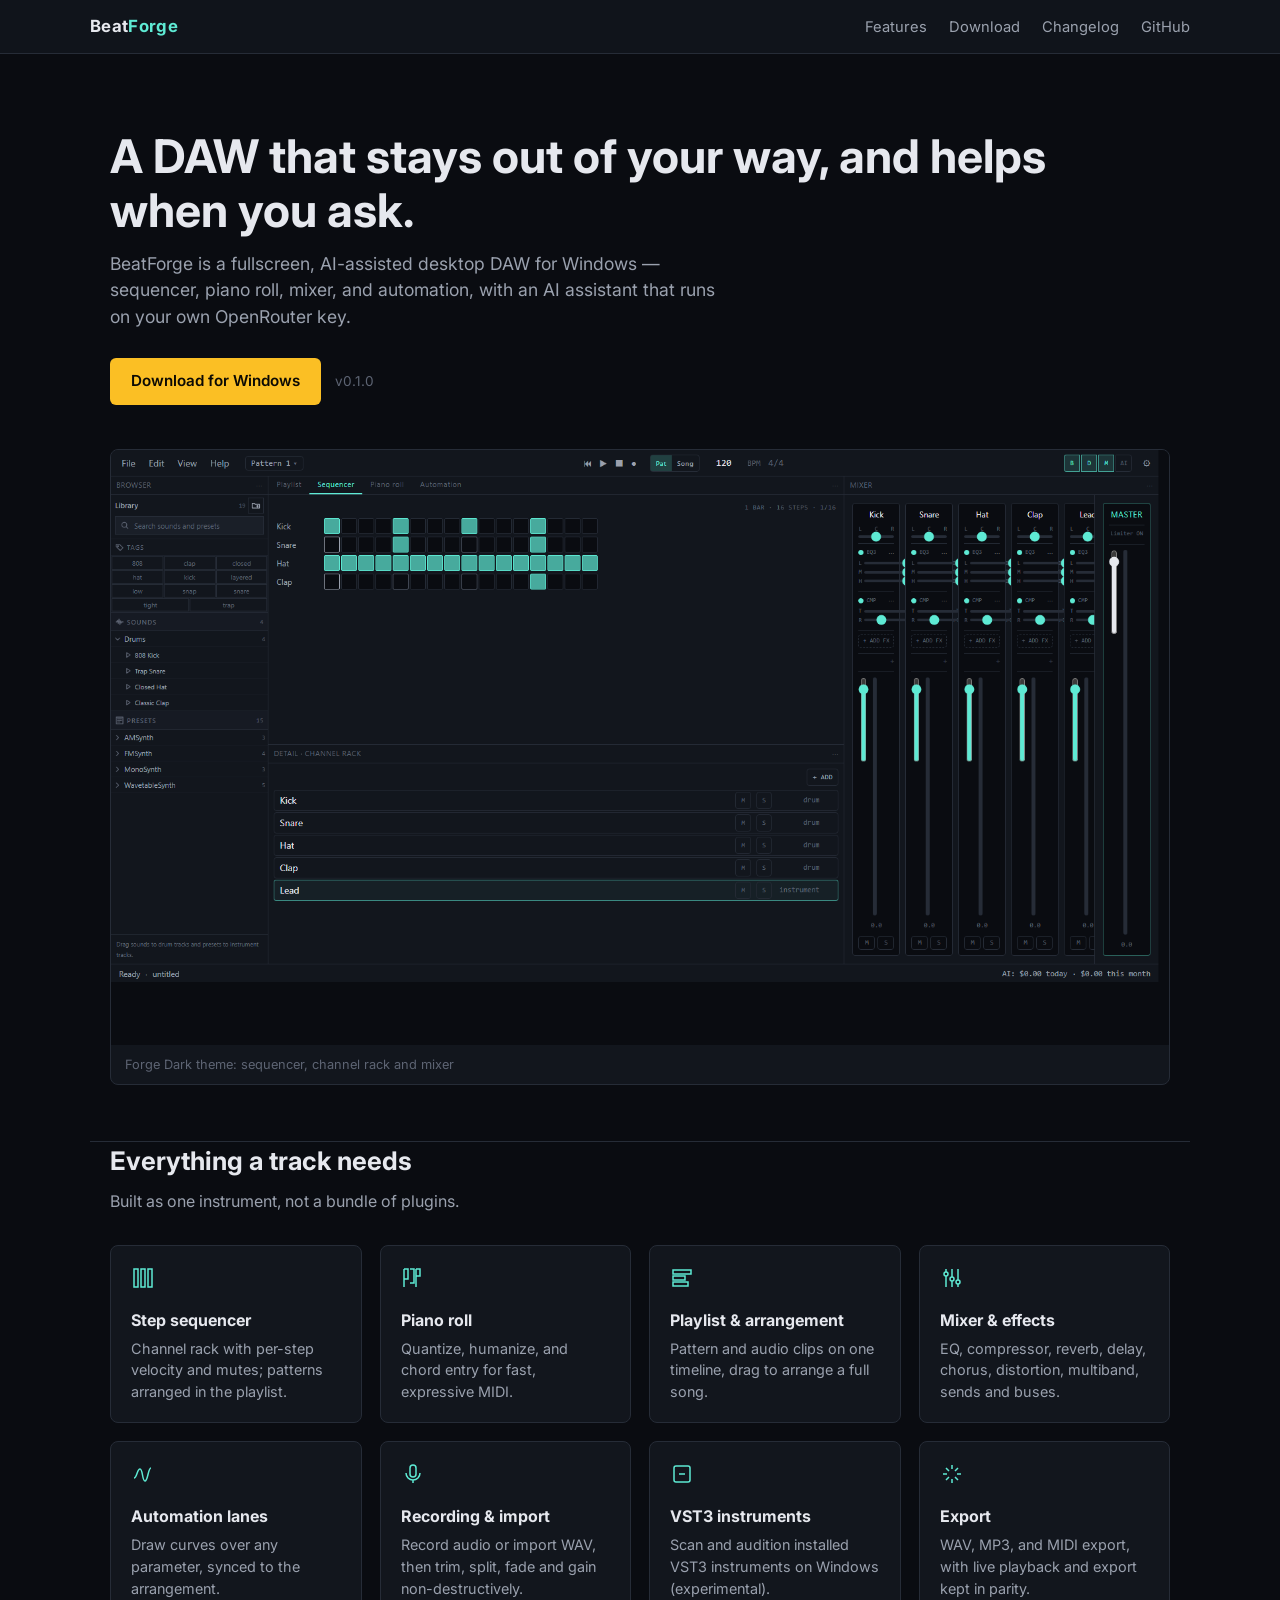
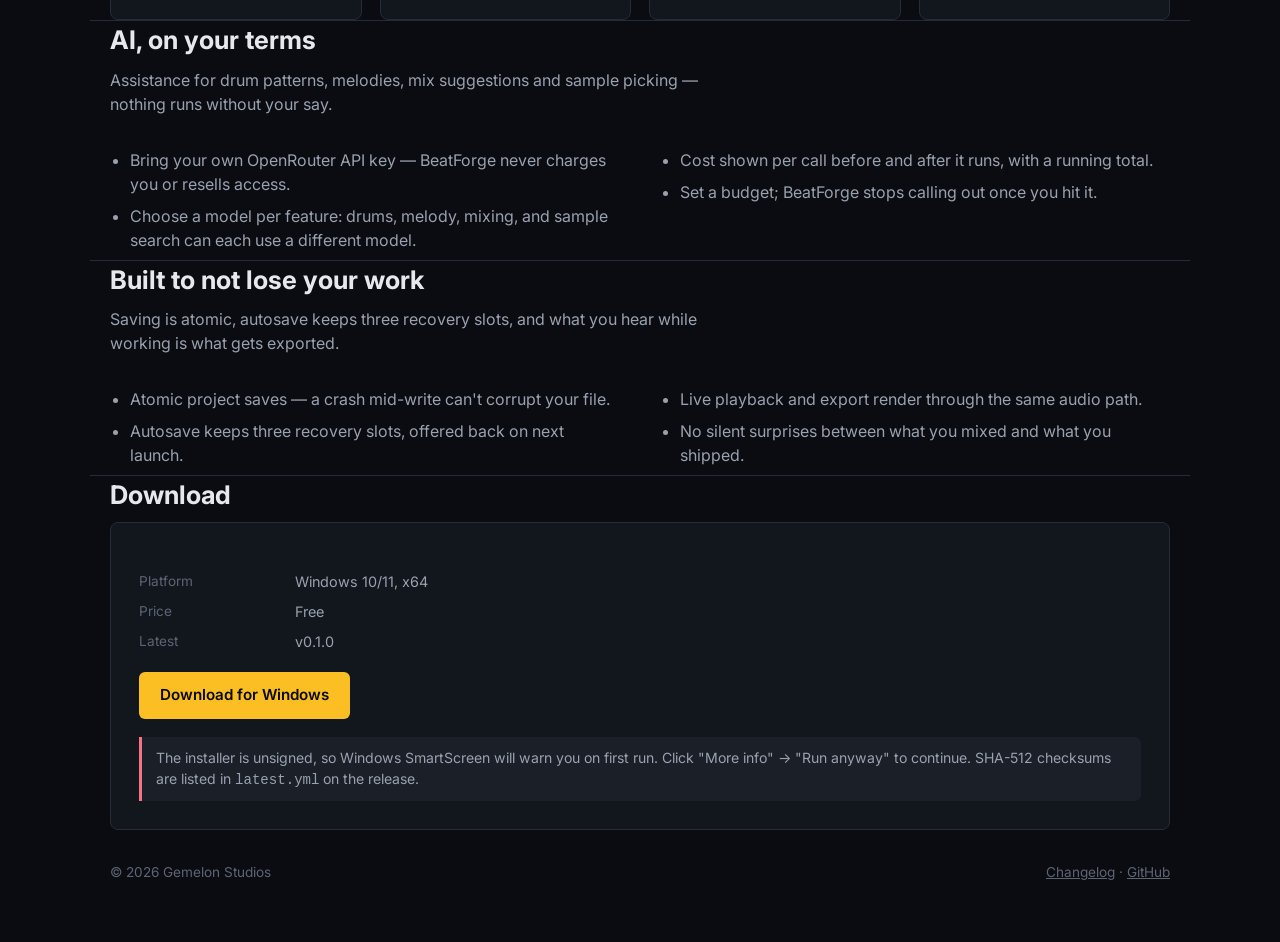
==== index.html @ 6c6b0855 "feat: BeatForge marketing site (static, Cloudflare Pages ready) Co-Authored-By: Claude Fable 5.1 <no" ====
<!doctype html>
<html lang="en" data-theme="forge-dark">
<head>
<meta charset="utf-8">
<meta name="viewport" content="width=device-width, initial-scale=1">
<title>BeatForge — AI-assisted DAW for Windows</title>
<meta name="description" content="BeatForge is a fullscreen, AI-assisted desktop DAW for Windows: step sequencer, piano roll, mixer, automation, and an AI assistant that runs on your own OpenRouter key.">
<meta property="og:title" content="BeatForge — AI-assisted DAW for Windows">
<meta property="og:description" content="Sequencer, piano roll, mixer, automation, and an AI assistant on your own OpenRouter key. Free, for Windows 10/11.">
<meta property="og:type" content="website">
<meta property="og:image" content="assets/icon-256.png">
<link rel="icon" href="assets/favicon.ico">
<link rel="preconnect" href="https://fonts.googleapis.com">
<link rel="preconnect" href="https://fonts.gstatic.com" crossorigin>
<link href="https://fonts.googleapis.com/css2?family=Inter:wght@400;600;700&display=swap" rel="stylesheet">
<link rel="stylesheet" href="styles.css">
</head>
<body>
<header class="site">
  <nav class="wrap">
    <a class="wordmark" href="index.html">Beat<span>Forge</span></a>
    <div class="navlinks">
      <a href="#features">Features</a>
      <a href="#download">Download</a>
      <a href="changelog.html">Changelog</a>
      <a href="https://github.com/RepousiosJim/beatforge-site">GitHub</a>
    </div>
  </nav>
</header>

<main>
  <section class="hero wrap">
    <h1>A DAW that stays out of your way, and helps when you ask.</h1>
    <p class="sub">BeatForge is a fullscreen, AI-assisted desktop DAW for Windows — sequencer, piano roll, mixer, and automation, with an AI assistant that runs on your own OpenRouter key.</p>
    <div class="cta-row">
      <a class="btn btn-primary" href="https://github.com/RepousiosJim/beatforge-site/releases/latest">Download for Windows</a>
      <span class="meta" data-release-meta>v0.1.0</span>
    </div>
    <figure class="screenshot">
      <img class="placeholder" src="assets/screenshot-app.png" alt="BeatForge main window: step sequencer, channel rack and mixer">
      <figcaption>Forge Dark theme: sequencer, channel rack and mixer</figcaption>
    </figure>
  </section>

  <section id="features" class="wrap">
    <h2>Everything a track needs</h2>
    <p class="section-lead">Built as one instrument, not a bundle of plugins.</p>
    <div class="grid-features">
      <div class="card">
        <svg width="24" height="24" viewBox="0 0 24 24" fill="none" stroke="currentColor" stroke-width="1.5"><rect x="3" y="3" width="4" height="18"/><rect x="10" y="3" width="4" height="18"/><rect x="17" y="3" width="4" height="18"/></svg>
        <h3>Step sequencer</h3>
        <p>Channel rack with per-step velocity and mutes; patterns arranged in the playlist.</p>
      </div>
      <div class="card">
        <svg width="24" height="24" viewBox="0 0 24 24" fill="none" stroke="currentColor" stroke-width="1.5"><path d="M3 3v18M3 3h4v10H3M9 3h4v14H9M15 3h4v7h-4M15 3v18"/></svg>
        <h3>Piano roll</h3>
        <p>Quantize, humanize, and chord entry for fast, expressive MIDI.</p>
      </div>
      <div class="card">
        <svg width="24" height="24" viewBox="0 0 24 24" fill="none" stroke="currentColor" stroke-width="1.5"><rect x="3" y="4" width="18" height="4"/><rect x="3" y="10" width="12" height="4"/><rect x="3" y="16" width="15" height="4"/></svg>
        <h3>Playlist &amp; arrangement</h3>
        <p>Pattern and audio clips on one timeline, drag to arrange a full song.</p>
      </div>
      <div class="card">
        <svg width="24" height="24" viewBox="0 0 24 24" fill="none" stroke="currentColor" stroke-width="1.5"><path d="M6 21V10M6 6V3M12 21v-6M12 11V3M18 21v-3M18 14V3"/><circle cx="6" cy="8" r="2"/><circle cx="12" cy="13" r="2"/><circle cx="18" cy="16" r="2"/></svg>
        <h3>Mixer &amp; effects</h3>
        <p>EQ, compressor, reverb, delay, chorus, distortion, multiband, sends and buses.</p>
      </div>
      <div class="card">
        <svg width="24" height="24" viewBox="0 0 24 24" fill="none" stroke="currentColor" stroke-width="1.5"><path d="M3 16c3 0 3-9 6-9s2 12 5 12 3-13 6-13"/></svg>
        <h3>Automation lanes</h3>
        <p>Draw curves over any parameter, synced to the arrangement.</p>
      </div>
      <div class="card">
        <svg width="24" height="24" viewBox="0 0 24 24" fill="none" stroke="currentColor" stroke-width="1.5"><path d="M12 3a3 3 0 0 1 3 3v6a3 3 0 0 1-6 0V6a3 3 0 0 1 3-3z"/><path d="M5 11a7 7 0 0 0 14 0M12 18v3"/></svg>
        <h3>Recording &amp; import</h3>
        <p>Record audio or import WAV, then trim, split, fade and gain non-destructively.</p>
      </div>
      <div class="card">
        <svg width="24" height="24" viewBox="0 0 24 24" fill="none" stroke="currentColor" stroke-width="1.5"><rect x="4" y="4" width="16" height="16" rx="2"/><path d="M9 9h.01M9 15h.01M15 9h.01M15 15h.01M9 12h6"/></svg>
        <h3>VST3 instruments</h3>
        <p>Scan and audition installed VST3 instruments on Windows (experimental).</p>
      </div>
      <div class="card">
        <svg width="24" height="24" viewBox="0 0 24 24" fill="none" stroke="currentColor" stroke-width="1.5"><path d="M12 3v4M12 17v4M3 12h4M17 12h4M6 6l3 3M18 6l-3 3M6 18l3-3M18 18l-3-3"/></svg>
        <h3>Export</h3>
        <p>WAV, MP3, and MIDI export, with live playback and export kept in parity.</p>
      </div>
    </div>
  </section>

  <section class="wrap">
    <h2>AI, on your terms</h2>
    <p class="section-lead">Assistance for drum patterns, melodies, mix suggestions and sample picking — nothing runs without your say.</p>
    <div class="two-col">
      <ul>
        <li>Bring your own OpenRouter API key — BeatForge never charges you or resells access.</li>
        <li>Choose a model per feature: drums, melody, mixing, and sample search can each use a different model.</li>
      </ul>
      <ul>
        <li>Cost shown per call before and after it runs, with a running total.</li>
        <li>Set a budget; BeatForge stops calling out once you hit it.</li>
      </ul>
    </div>
  </section>

  <section class="wrap">
    <h2>Built to not lose your work</h2>
    <p class="section-lead">Saving is atomic, autosave keeps three recovery slots, and what you hear while working is what gets exported.</p>
    <div class="two-col">
      <ul>
        <li>Atomic project saves — a crash mid-write can't corrupt your file.</li>
        <li>Autosave keeps three recovery slots, offered back on next launch.</li>
      </ul>
      <ul>
        <li>Live playback and export render through the same audio path.</li>
        <li>No silent surprises between what you mixed and what you shipped.</li>
      </ul>
    </div>
  </section>

  <section id="download" class="wrap">
    <h2>Download</h2>
    <div class="download-box">
      <dl>
        <dt>Platform</dt><dd>Windows 10/11, x64</dd>
        <dt>Price</dt><dd>Free</dd>
        <dt>Latest</dt><dd data-release-version>v0.1.0</dd>
      </dl>
      <a class="btn btn-primary" href="https://github.com/RepousiosJim/beatforge-site/releases/latest">Download for Windows</a>
      <p class="warn">The installer is unsigned, so Windows SmartScreen will warn you on first run. Click "More info" → "Run anyway" to continue. SHA-512 checksums are listed in <code>latest.yml</code> on the release.</p>
    </div>
  </section>
</main>

<footer class="site">
  <div class="wrap">
    <span>© 2026 Gemelon Studios</span>
    <span>
      <a href="changelog.html">Changelog</a> ·
      <a href="https://github.com/RepousiosJim/beatforge-site">GitHub</a>
    </span>
  </div>
</footer>

<script src="script.js"></script>
</body>
</html>
---- styles.css ----
:root {
  --bg-default: 10 12 17;
  --bg-panel: 18 22 29;
  --bg-elevated: 26 31 40;
  --bg-border: 38 44 55;
  --fg-default: 230 232 238;
  --fg-dim: 154 161 174;
  --fg-mute: 93 100 115;
  --accent-steel: 94 234 212;
  --accent-spark: 251 191 36;
  --accent-ember: 245 158 11;
  --accent-heat: 251 113 133;
  --max: 1100px;
}

* { box-sizing: border-box; }

html { color-scheme: dark; }

body {
  margin: 0;
  background: rgb(var(--bg-default));
  color: rgb(var(--fg-default));
  font-family: Inter, -apple-system, "Segoe UI", Roboto, Helvetica, Arial, sans-serif;
  line-height: 1.5;
  -webkit-font-smoothing: antialiased;
}

a { color: rgb(var(--accent-steel)); }
a:focus-visible, button:focus-visible { outline: 2px solid rgb(var(--accent-steel)); outline-offset: 2px; }

.wrap { max-width: var(--max); margin: 0 auto; padding: 0 20px; }

header.site {
  position: sticky; top: 0; z-index: 10;
  background: rgb(var(--bg-panel) / 0.92);
  backdrop-filter: blur(6px);
  border-bottom: 1px solid rgb(var(--bg-border));
}
header.site nav {
  display: flex; align-items: center; justify-content: space-between;
  padding: 14px 0; gap: 16px; flex-wrap: wrap;
}
.wordmark {
  font-weight: 700; letter-spacing: 0.02em; font-size: 1.05rem;
  color: rgb(var(--fg-default)); text-decoration: none;
}
.wordmark span { color: rgb(var(--accent-steel)); }
.navlinks { display: flex; gap: 22px; align-items: center; flex-wrap: wrap; }
.navlinks a { color: rgb(var(--fg-dim)); text-decoration: none; font-size: 0.92rem; }
.navlinks a:hover { color: rgb(var(--fg-default)); }

.btn {
  display: inline-block; padding: 11px 20px; border-radius: 6px;
  font-weight: 600; font-size: 0.95rem; text-decoration: none;
  border: 1px solid transparent; cursor: pointer;
}
.btn-primary {
  background: rgb(var(--accent-spark)); color: rgb(12 10 4);
}
.btn-primary:hover { background: rgb(var(--accent-ember)); }
.btn-ghost {
  background: transparent; color: rgb(var(--fg-default));
  border-color: rgb(var(--bg-border));
}
.btn-ghost:hover { border-color: rgb(var(--accent-steel)); }

section { padding: 64px 0; border-bottom: 1px solid rgb(var(--bg-border)); }
section:last-of-type { border-bottom: none; }

.hero { padding-top: 76px; padding-bottom: 56px; }
.hero h1 { font-size: clamp(2rem, 5vw, 2.9rem); margin: 0 0 14px; line-height: 1.15; }
.hero .sub { color: rgb(var(--fg-dim)); font-size: 1.1rem; max-width: 620px; margin: 0 0 28px; }
.hero .cta-row { display: flex; gap: 14px; align-items: center; flex-wrap: wrap; margin-bottom: 44px; }
.hero .meta { color: rgb(var(--fg-mute)); font-size: 0.85rem; }

figure.screenshot {
  margin: 0; border: 1px solid rgb(var(--bg-border)); border-radius: 8px;
  overflow: hidden; background: rgb(var(--bg-panel));
}
figure.screenshot .placeholder {
  display: block; width: 100%; aspect-ratio: 16 / 9; object-fit: cover;
  background: linear-gradient(160deg, rgb(var(--bg-panel)), rgb(var(--bg-elevated)));
  color: rgb(var(--fg-mute)); font-size: 0.9rem;
}
figure.screenshot figcaption { padding: 10px 14px; color: rgb(var(--fg-mute)); font-size: 0.8rem; }

h2 { font-size: 1.6rem; margin: 0 0 8px; }
.section-lead { color: rgb(var(--fg-dim)); margin: 0 0 32px; max-width: 640px; }

.grid-features {
  display: grid; grid-template-columns: repeat(auto-fit, minmax(240px, 1fr)); gap: 18px;
}
.card {
  background: rgb(var(--bg-panel)); border: 1px solid rgb(var(--bg-border));
  border-radius: 8px; padding: 20px;
}
.card svg { color: rgb(var(--accent-steel)); margin-bottom: 12px; }
.card h3 { margin: 0 0 6px; font-size: 1rem; }
.card p { margin: 0; color: rgb(var(--fg-dim)); font-size: 0.9rem; }

.two-col { display: grid; grid-template-columns: 1fr; gap: 40px; }
@media (min-width: 720px) { .two-col { grid-template-columns: 1fr 1fr; } }
.two-col ul { padding-left: 20px; color: rgb(var(--fg-dim)); margin: 0; }
.two-col li { margin-bottom: 8px; }

.download-box {
  background: rgb(var(--bg-panel)); border: 1px solid rgb(var(--bg-border));
  border-radius: 8px; padding: 28px;
}
.download-box dl { display: grid; grid-template-columns: 140px 1fr; gap: 8px 16px; margin: 20px 0; }
.download-box dt { color: rgb(var(--fg-mute)); font-size: 0.85rem; }
.download-box dd { margin: 0; color: rgb(var(--fg-dim)); font-size: 0.9rem; }
.warn {
  border-left: 3px solid rgb(var(--accent-heat)); padding: 10px 14px; margin: 18px 0 0;
  background: rgb(var(--bg-elevated)); color: rgb(var(--fg-dim)); font-size: 0.88rem; border-radius: 0 6px 6px 0;
}

footer.site { padding: 32px 0 60px; color: rgb(var(--fg-mute)); font-size: 0.85rem; }
footer.site .wrap { display: flex; justify-content: space-between; flex-wrap: wrap; gap: 12px; }
footer.site a { color: rgb(var(--fg-mute)); }
footer.site a:hover { color: rgb(var(--fg-dim)); }

.changelog h1 { font-size: 1.8rem; margin-top: 12px; }
.changelog .entry { border: 1px solid rgb(var(--bg-border)); border-radius: 8px; padding: 24px; background: rgb(var(--bg-panel)); }
.changelog .entry h2 { font-size: 1.1rem; }
.changelog .entry ul { color: rgb(var(--fg-dim)); padding-left: 20px; }
.changelog .entry li { margin-bottom: 6px; }
.changelog .date { color: rgb(var(--fg-mute)); font-size: 0.85rem; }
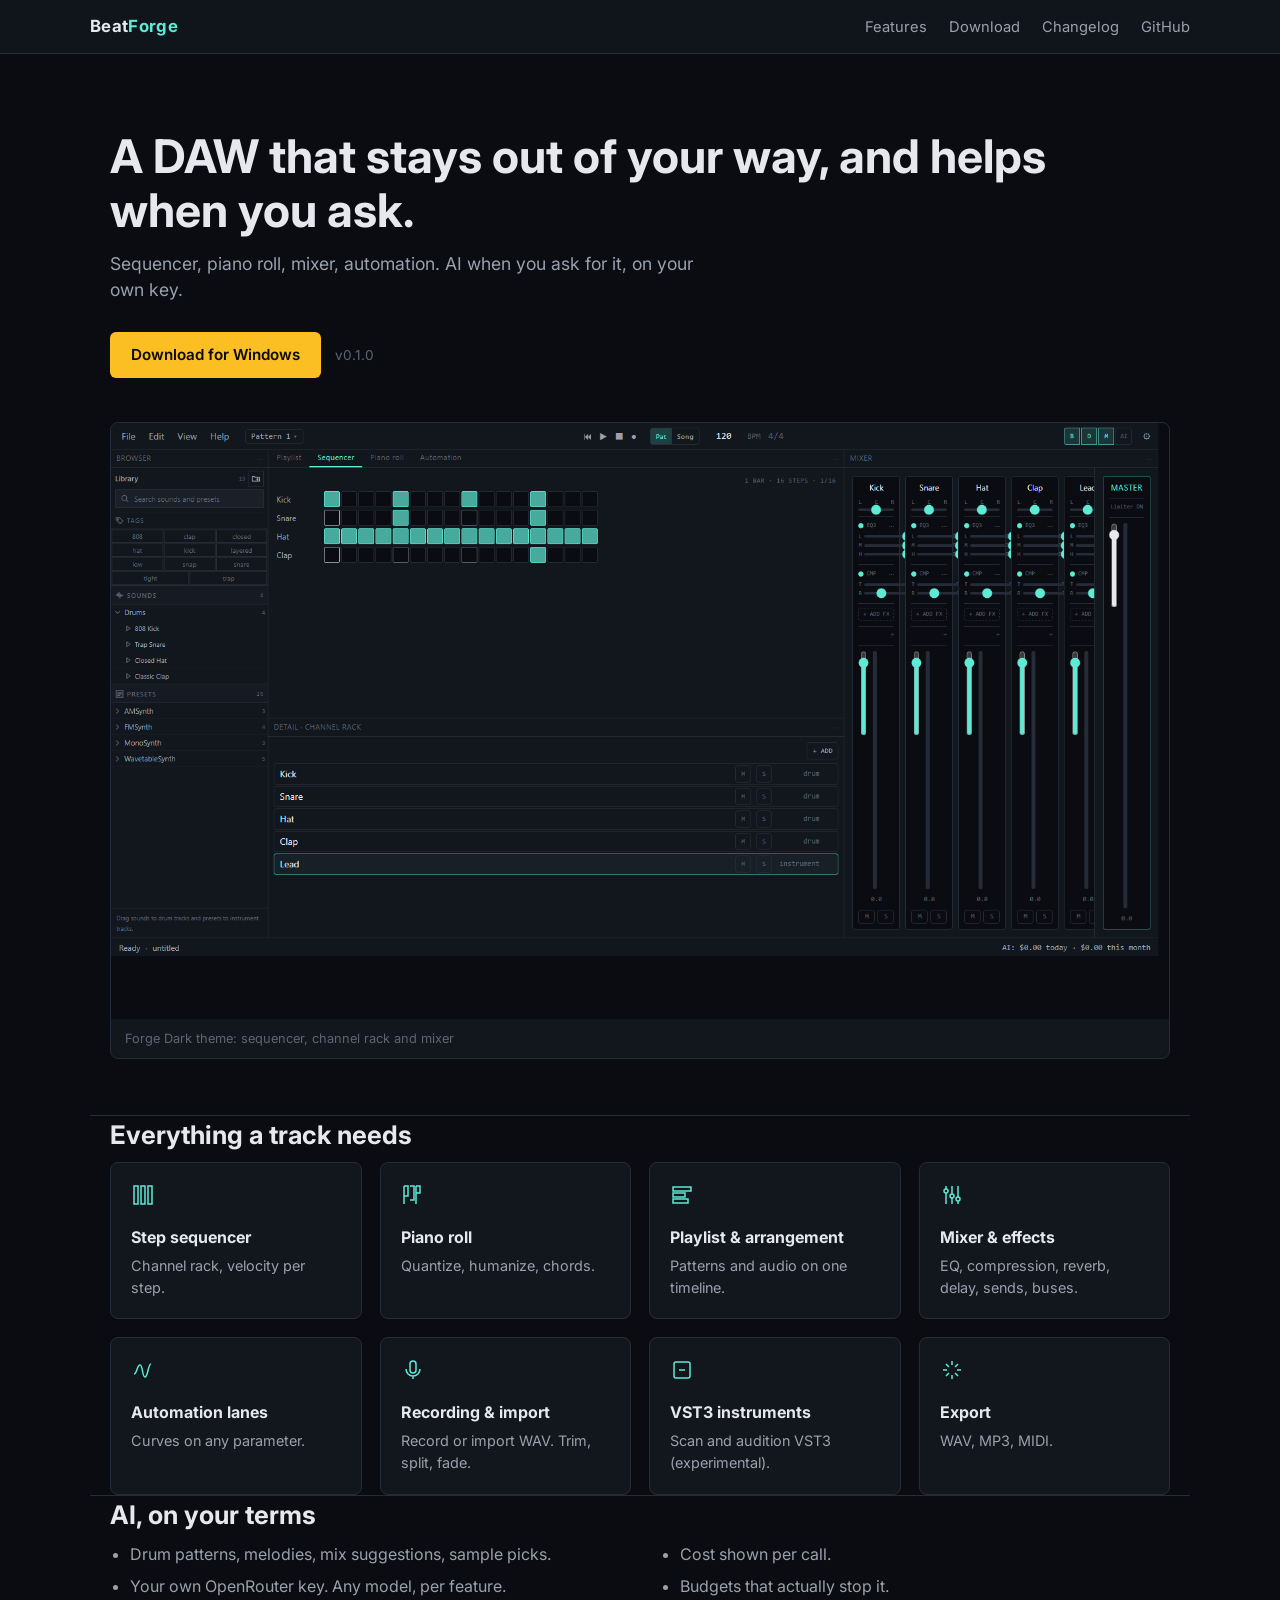
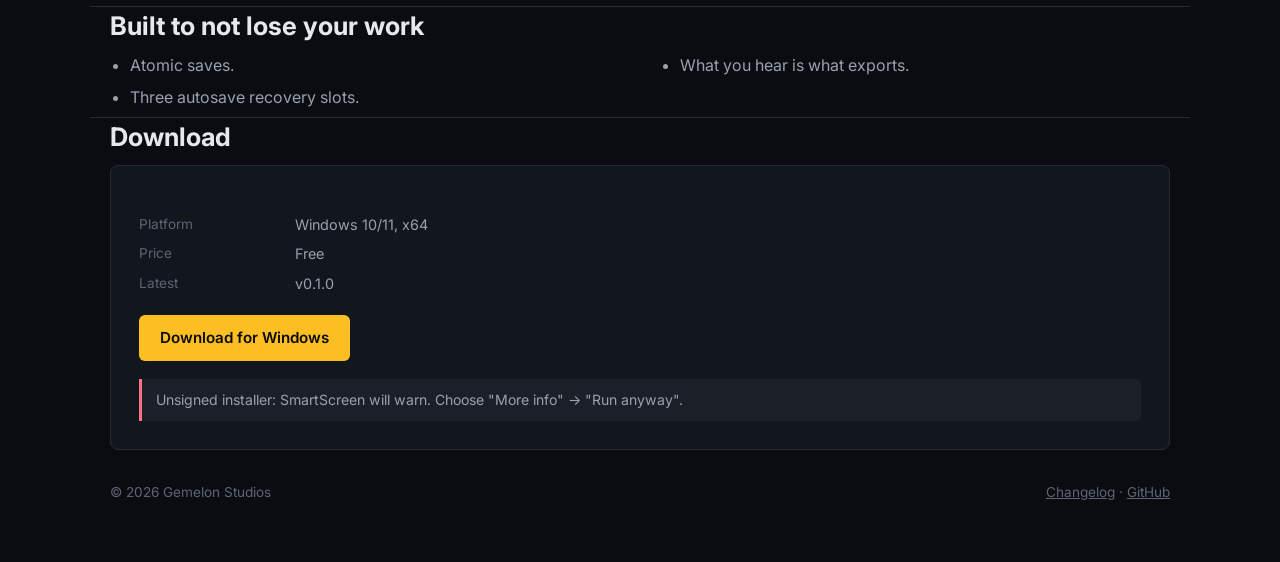
==== commit f6daeb05: "copy: cut text to short lines Co-Authored-By: Claude Fable 5.1 <noreply@anthropic.com>" ====
--- a/index.html
+++ b/index.html
@@ -31,7 +31,7 @@
 <main>
   <section class="hero wrap">
     <h1>A DAW that stays out of your way, and helps when you ask.</h1>
-    <p class="sub">BeatForge is a fullscreen, AI-assisted desktop DAW for Windows — sequencer, piano roll, mixer, and automation, with an AI assistant that runs on your own OpenRouter key.</p>
+    <p class="sub">Sequencer, piano roll, mixer, automation. AI when you ask for it, on your own key.</p>
     <div class="cta-row">
       <a class="btn btn-primary" href="https://github.com/RepousiosJim/beatforge-site/releases/latest">Download for Windows</a>
       <span class="meta" data-release-meta>v0.1.0</span>
@@ -44,77 +44,73 @@
 
   <section id="features" class="wrap">
     <h2>Everything a track needs</h2>
-    <p class="section-lead">Built as one instrument, not a bundle of plugins.</p>
     <div class="grid-features">
       <div class="card">
         <svg width="24" height="24" viewBox="0 0 24 24" fill="none" stroke="currentColor" stroke-width="1.5"><rect x="3" y="3" width="4" height="18"/><rect x="10" y="3" width="4" height="18"/><rect x="17" y="3" width="4" height="18"/></svg>
         <h3>Step sequencer</h3>
-        <p>Channel rack with per-step velocity and mutes; patterns arranged in the playlist.</p>
+        <p>Channel rack, velocity per step.</p>
       </div>
       <div class="card">
         <svg width="24" height="24" viewBox="0 0 24 24" fill="none" stroke="currentColor" stroke-width="1.5"><path d="M3 3v18M3 3h4v10H3M9 3h4v14H9M15 3h4v7h-4M15 3v18"/></svg>
         <h3>Piano roll</h3>
-        <p>Quantize, humanize, and chord entry for fast, expressive MIDI.</p>
+        <p>Quantize, humanize, chords.</p>
       </div>
       <div class="card">
         <svg width="24" height="24" viewBox="0 0 24 24" fill="none" stroke="currentColor" stroke-width="1.5"><rect x="3" y="4" width="18" height="4"/><rect x="3" y="10" width="12" height="4"/><rect x="3" y="16" width="15" height="4"/></svg>
         <h3>Playlist &amp; arrangement</h3>
-        <p>Pattern and audio clips on one timeline, drag to arrange a full song.</p>
+        <p>Patterns and audio on one timeline.</p>
       </div>
       <div class="card">
         <svg width="24" height="24" viewBox="0 0 24 24" fill="none" stroke="currentColor" stroke-width="1.5"><path d="M6 21V10M6 6V3M12 21v-6M12 11V3M18 21v-3M18 14V3"/><circle cx="6" cy="8" r="2"/><circle cx="12" cy="13" r="2"/><circle cx="18" cy="16" r="2"/></svg>
         <h3>Mixer &amp; effects</h3>
-        <p>EQ, compressor, reverb, delay, chorus, distortion, multiband, sends and buses.</p>
+        <p>EQ, compression, reverb, delay, sends, buses.</p>
       </div>
       <div class="card">
         <svg width="24" height="24" viewBox="0 0 24 24" fill="none" stroke="currentColor" stroke-width="1.5"><path d="M3 16c3 0 3-9 6-9s2 12 5 12 3-13 6-13"/></svg>
         <h3>Automation lanes</h3>
-        <p>Draw curves over any parameter, synced to the arrangement.</p>
+        <p>Curves on any parameter.</p>
       </div>
       <div class="card">
         <svg width="24" height="24" viewBox="0 0 24 24" fill="none" stroke="currentColor" stroke-width="1.5"><path d="M12 3a3 3 0 0 1 3 3v6a3 3 0 0 1-6 0V6a3 3 0 0 1 3-3z"/><path d="M5 11a7 7 0 0 0 14 0M12 18v3"/></svg>
         <h3>Recording &amp; import</h3>
-        <p>Record audio or import WAV, then trim, split, fade and gain non-destructively.</p>
+        <p>Record or import WAV. Trim, split, fade.</p>
       </div>
       <div class="card">
         <svg width="24" height="24" viewBox="0 0 24 24" fill="none" stroke="currentColor" stroke-width="1.5"><rect x="4" y="4" width="16" height="16" rx="2"/><path d="M9 9h.01M9 15h.01M15 9h.01M15 15h.01M9 12h6"/></svg>
         <h3>VST3 instruments</h3>
-        <p>Scan and audition installed VST3 instruments on Windows (experimental).</p>
+        <p>Scan and audition VST3 (experimental).</p>
       </div>
       <div class="card">
         <svg width="24" height="24" viewBox="0 0 24 24" fill="none" stroke="currentColor" stroke-width="1.5"><path d="M12 3v4M12 17v4M3 12h4M17 12h4M6 6l3 3M18 6l-3 3M6 18l3-3M18 18l-3-3"/></svg>
         <h3>Export</h3>
-        <p>WAV, MP3, and MIDI export, with live playback and export kept in parity.</p>
+        <p>WAV, MP3, MIDI.</p>
       </div>
     </div>
   </section>
 
   <section class="wrap">
     <h2>AI, on your terms</h2>
-    <p class="section-lead">Assistance for drum patterns, melodies, mix suggestions and sample picking — nothing runs without your say.</p>
     <div class="two-col">
       <ul>
-        <li>Bring your own OpenRouter API key — BeatForge never charges you or resells access.</li>
-        <li>Choose a model per feature: drums, melody, mixing, and sample search can each use a different model.</li>
+        <li>Drum patterns, melodies, mix suggestions, sample picks.</li>
+        <li>Your own OpenRouter key. Any model, per feature.</li>
       </ul>
       <ul>
-        <li>Cost shown per call before and after it runs, with a running total.</li>
-        <li>Set a budget; BeatForge stops calling out once you hit it.</li>
+        <li>Cost shown per call.</li>
+        <li>Budgets that actually stop it.</li>
       </ul>
     </div>
   </section>
 
   <section class="wrap">
     <h2>Built to not lose your work</h2>
-    <p class="section-lead">Saving is atomic, autosave keeps three recovery slots, and what you hear while working is what gets exported.</p>
     <div class="two-col">
       <ul>
-        <li>Atomic project saves — a crash mid-write can't corrupt your file.</li>
-        <li>Autosave keeps three recovery slots, offered back on next launch.</li>
+        <li>Atomic saves.</li>
+        <li>Three autosave recovery slots.</li>
       </ul>
       <ul>
-        <li>Live playback and export render through the same audio path.</li>
-        <li>No silent surprises between what you mixed and what you shipped.</li>
+        <li>What you hear is what exports.</li>
       </ul>
     </div>
   </section>
@@ -128,7 +124,7 @@
         <dt>Latest</dt><dd data-release-version>v0.1.0</dd>
       </dl>
       <a class="btn btn-primary" href="https://github.com/RepousiosJim/beatforge-site/releases/latest">Download for Windows</a>
-      <p class="warn">The installer is unsigned, so Windows SmartScreen will warn you on first run. Click "More info" → "Run anyway" to continue. SHA-512 checksums are listed in <code>latest.yml</code> on the release.</p>
+      <p class="warn">Unsigned installer: SmartScreen will warn. Choose "More info" → "Run anyway".</p>
     </div>
   </section>
 </main>
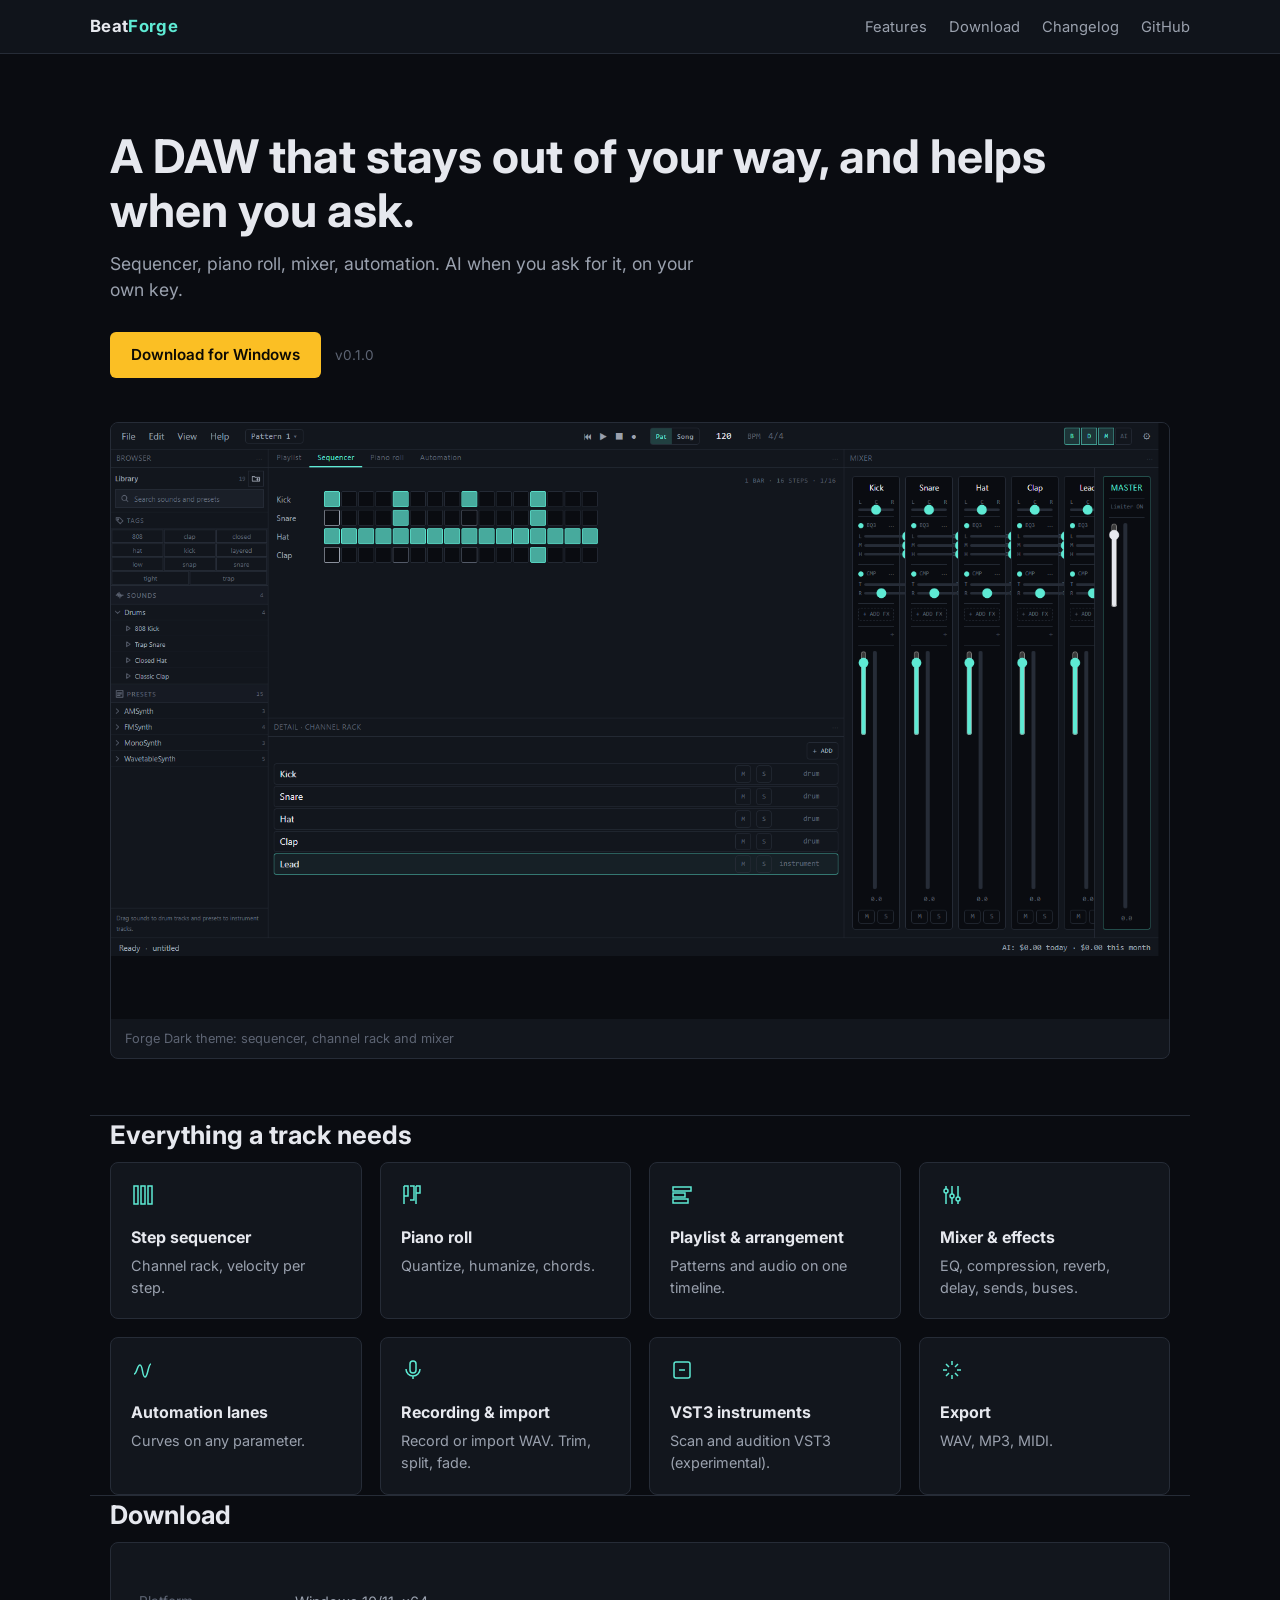
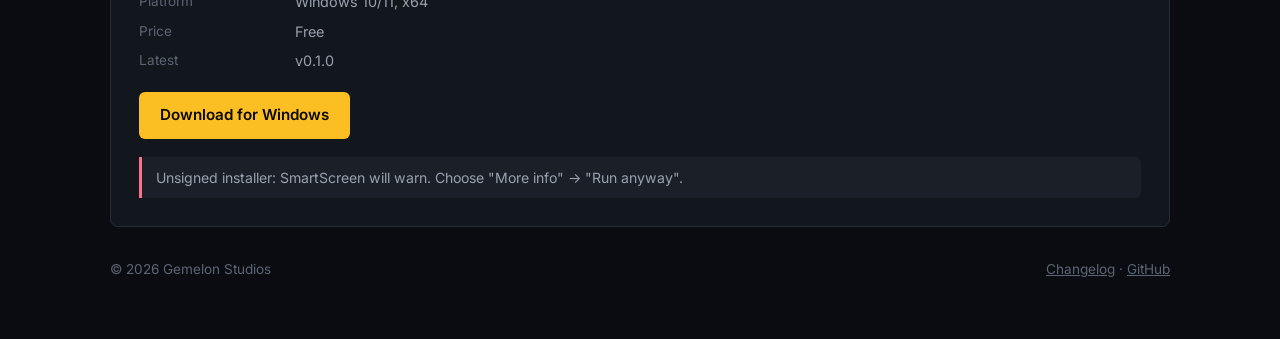
==== commit eb6a7cbd: "copy: drop AI and reliability sections Co-Authored-By: Claude Fable 5.1 <noreply@anthropic.com>" ====
--- a/index.html
+++ b/index.html
@@ -88,32 +88,7 @@
     </div>
   </section>
 
-  <section class="wrap">
-    <h2>AI, on your terms</h2>
-    <div class="two-col">
-      <ul>
-        <li>Drum patterns, melodies, mix suggestions, sample picks.</li>
-        <li>Your own OpenRouter key. Any model, per feature.</li>
-      </ul>
-      <ul>
-        <li>Cost shown per call.</li>
-        <li>Budgets that actually stop it.</li>
-      </ul>
-    </div>
-  </section>
 
-  <section class="wrap">
-    <h2>Built to not lose your work</h2>
-    <div class="two-col">
-      <ul>
-        <li>Atomic saves.</li>
-        <li>Three autosave recovery slots.</li>
-      </ul>
-      <ul>
-        <li>What you hear is what exports.</li>
-      </ul>
-    </div>
-  </section>
 
   <section id="download" class="wrap">
     <h2>Download</h2>
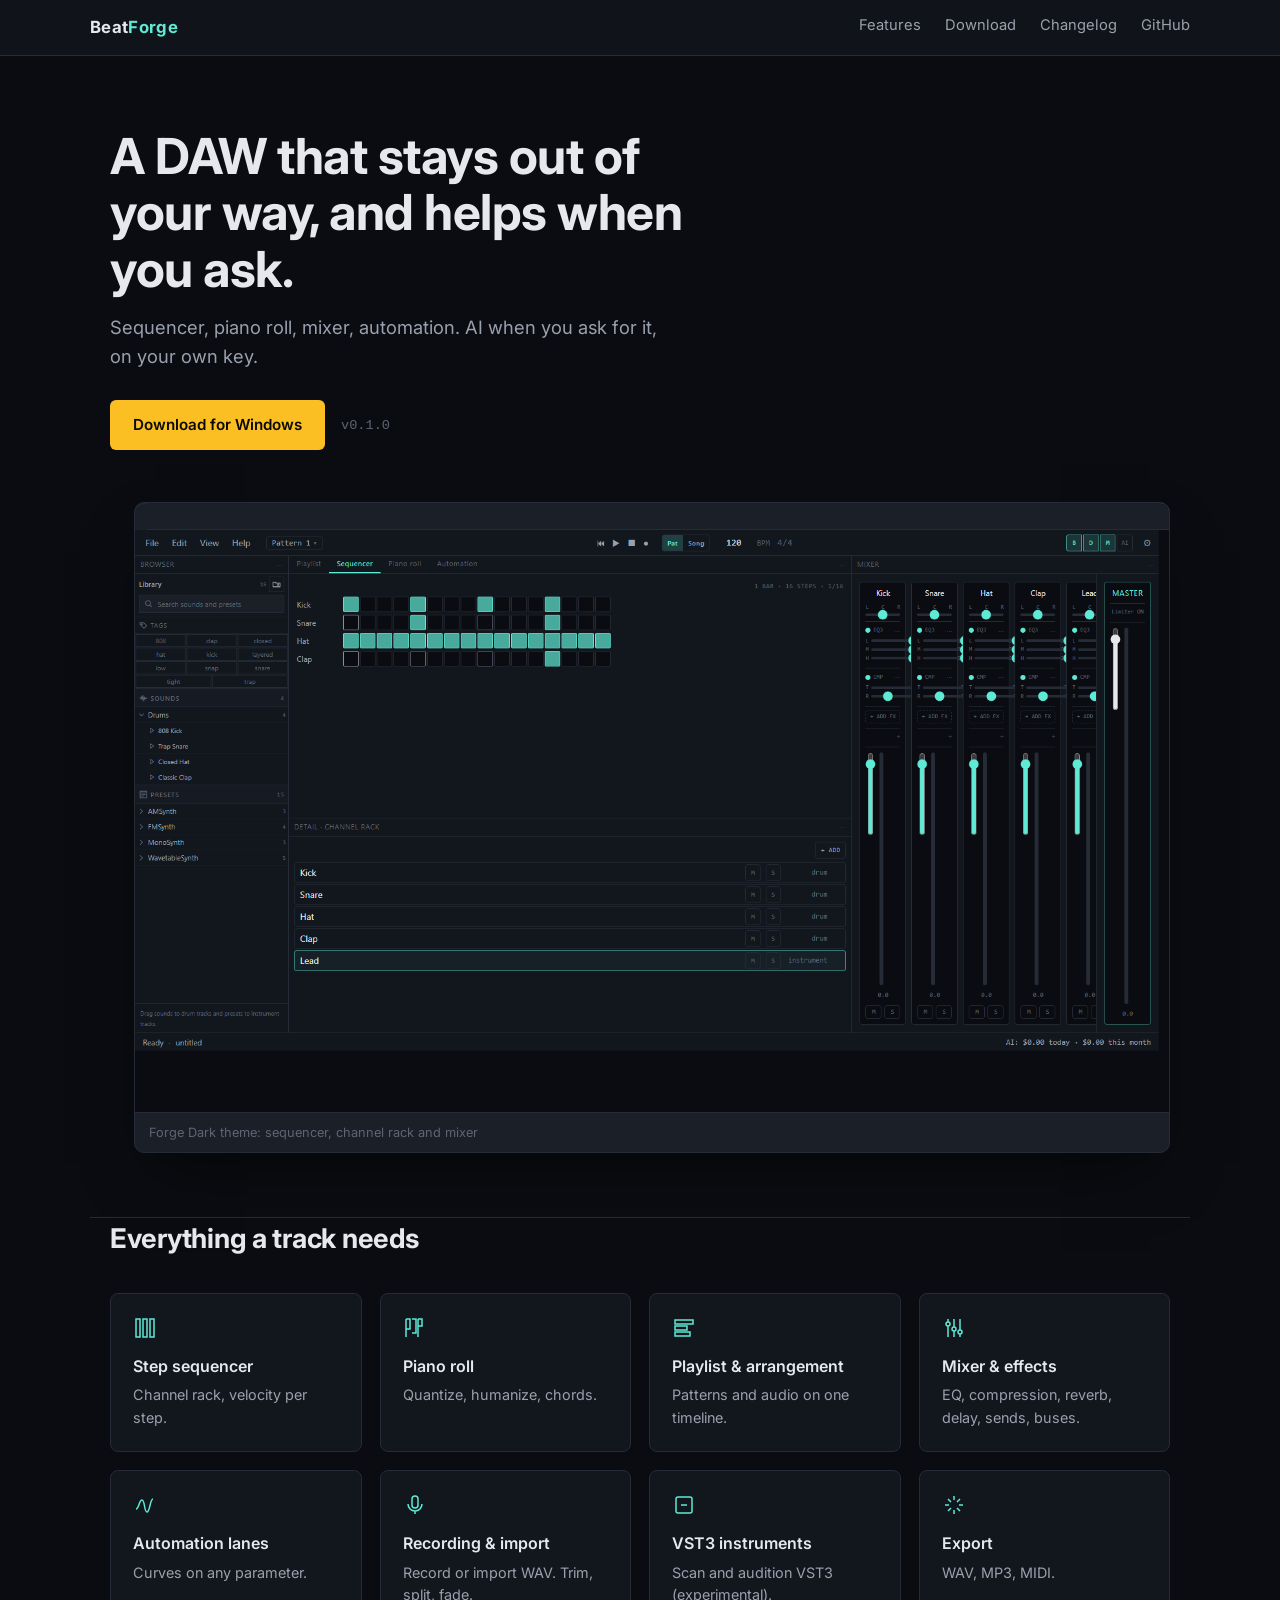
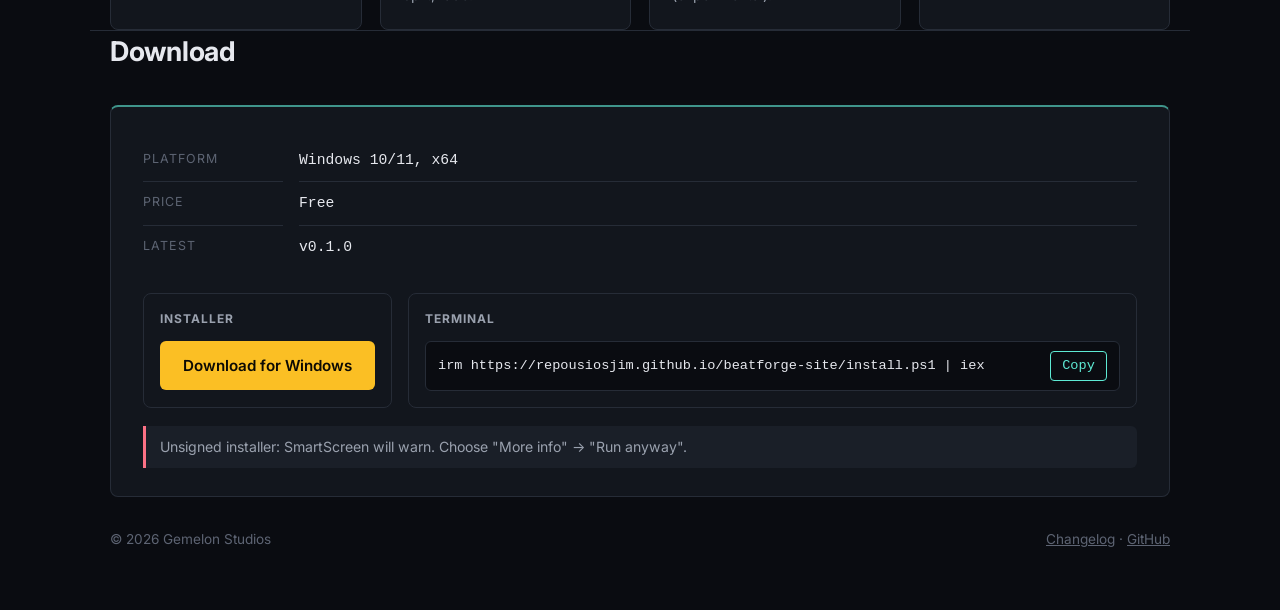
==== commit a62bd406: "feat: terminal one-line install script and download options Co-Authored-By: Claude Fable 5.1 <norepl" ====
--- a/index.html
+++ b/index.html
@@ -98,7 +98,16 @@
         <dt>Price</dt><dd>Free</dd>
         <dt>Latest</dt><dd data-release-version>v0.1.0</dd>
       </dl>
-      <a class="btn btn-primary" href="https://github.com/RepousiosJim/beatforge-site/releases/latest">Download for Windows</a>
+      <div class="install-options">
+        <div class="option">
+          <h3>Installer</h3>
+          <a class="btn btn-primary" href="https://github.com/RepousiosJim/beatforge-site/releases/latest">Download for Windows</a>
+        </div>
+        <div class="option">
+          <h3>Terminal</h3>
+          <div class="cmd"><code id="install-cmd">irm https://repousiosjim.github.io/beatforge-site/install.ps1 | iex</code><button type="button" data-copy="install-cmd">Copy</button></div>
+        </div>
+      </div>
       <p class="warn">Unsigned installer: SmartScreen will warn. Choose "More info" → "Run anyway".</p>
     </div>
   </section>
--- a/styles.css
+++ b/styles.css
@@ -10,7 +10,9 @@
   --accent-spark: 251 191 36;
   --accent-ember: 245 158 11;
   --accent-heat: 251 113 133;
+  --mono: ui-monospace, SFMono-Regular, Consolas, "Liberation Mono", monospace;
   --max: 1100px;
+  --ease: 160ms ease;
 }
 
 * { box-sizing: border-box; }
@@ -22,19 +24,21 @@
   background: rgb(var(--bg-default));
   color: rgb(var(--fg-default));
   font-family: Inter, -apple-system, "Segoe UI", Roboto, Helvetica, Arial, sans-serif;
-  line-height: 1.5;
+  line-height: 1.55;
   -webkit-font-smoothing: antialiased;
 }
 
 a { color: rgb(var(--accent-steel)); }
-a:focus-visible, button:focus-visible { outline: 2px solid rgb(var(--accent-steel)); outline-offset: 2px; }
+a:focus-visible, button:focus-visible, .btn:focus-visible {
+  outline: 2px solid rgb(var(--accent-steel)); outline-offset: 3px; border-radius: 4px;
+}
 
 .wrap { max-width: var(--max); margin: 0 auto; padding: 0 20px; }
 
 header.site {
   position: sticky; top: 0; z-index: 10;
-  background: rgb(var(--bg-panel) / 0.92);
-  backdrop-filter: blur(6px);
+  background: rgb(var(--bg-panel) / 0.85);
+  backdrop-filter: blur(10px);
   border-bottom: 1px solid rgb(var(--bg-border));
 }
 header.site nav {
@@ -46,71 +50,80 @@
   color: rgb(var(--fg-default)); text-decoration: none;
 }
 .wordmark span { color: rgb(var(--accent-steel)); }
-.navlinks { display: flex; gap: 22px; align-items: center; flex-wrap: wrap; }
-.navlinks a { color: rgb(var(--fg-dim)); text-decoration: none; font-size: 0.92rem; }
+.navlinks { display: flex; gap: 24px; align-items: center; flex-wrap: wrap; }
+.navlinks a {
+  color: rgb(var(--fg-dim)); text-decoration: none; font-size: 0.92rem;
+  padding-bottom: 3px; border-bottom: 1px solid transparent;
+  transition: color var(--ease), border-color var(--ease);
+}
 .navlinks a:hover { color: rgb(var(--fg-default)); }
+.navlinks a[aria-current] { color: rgb(var(--accent-steel)); border-color: rgb(var(--accent-steel) / 0.5); }
 
 .btn {
-  display: inline-block; padding: 11px 20px; border-radius: 6px;
+  display: inline-block; padding: 12px 22px; border-radius: 6px;
   font-weight: 600; font-size: 0.95rem; text-decoration: none;
   border: 1px solid transparent; cursor: pointer;
+  transition: background var(--ease), transform var(--ease), box-shadow var(--ease);
 }
-.btn-primary {
-  background: rgb(var(--accent-spark)); color: rgb(12 10 4);
-}
-.btn-primary:hover { background: rgb(var(--accent-ember)); }
-.btn-ghost {
-  background: transparent; color: rgb(var(--fg-default));
-  border-color: rgb(var(--bg-border));
-}
-.btn-ghost:hover { border-color: rgb(var(--accent-steel)); }
+.btn-primary { background: rgb(var(--accent-spark)); color: rgb(12 10 4); }
+.btn-primary:hover { background: rgb(var(--accent-ember)); transform: translateY(-1px); box-shadow: 0 6px 20px rgb(var(--accent-spark) / 0.18); }
+.btn-primary:active { transform: translateY(0); }
 
-section { padding: 64px 0; border-bottom: 1px solid rgb(var(--bg-border)); }
+section { padding: 72px 0; border-bottom: 1px solid rgb(var(--bg-border)); }
 section:last-of-type { border-bottom: none; }
 
-.hero { padding-top: 76px; padding-bottom: 56px; }
-.hero h1 { font-size: clamp(2rem, 5vw, 2.9rem); margin: 0 0 14px; line-height: 1.15; }
-.hero .sub { color: rgb(var(--fg-dim)); font-size: 1.1rem; max-width: 620px; margin: 0 0 28px; }
-.hero .cta-row { display: flex; gap: 14px; align-items: center; flex-wrap: wrap; margin-bottom: 44px; }
-.hero .meta { color: rgb(var(--fg-mute)); font-size: 0.85rem; }
+.hero { padding-top: 72px; padding-bottom: 64px; }
+.hero h1 { font-size: clamp(2.1rem, 4.6vw + 1rem, 3.1rem); font-weight: 700; margin: 0 0 16px; line-height: 1.14; letter-spacing: -0.01em; max-width: 18ch; }
+.hero .sub { color: rgb(var(--fg-dim)); font-size: 1.15rem; max-width: 560px; margin: 0 0 30px; }
+.hero .cta-row { display: flex; gap: 16px; align-items: center; flex-wrap: wrap; margin-bottom: 52px; }
+.hero .meta { color: rgb(var(--fg-mute)); font-size: 0.85rem; font-family: var(--mono); }
 
 figure.screenshot {
-  margin: 0; border: 1px solid rgb(var(--bg-border)); border-radius: 8px;
-  overflow: hidden; background: rgb(var(--bg-panel));
+  margin: 0 0 0 clamp(0px, 2vw, 24px);
+  border: 1px solid rgb(var(--bg-border)); border-radius: 10px;
+  overflow: hidden; background: rgb(var(--bg-elevated));
+  box-shadow: 0 30px 60px -20px rgb(0 0 0 / 0.55), 0 1px 0 rgb(255 255 255 / 0.04) inset;
 }
-figure.screenshot .placeholder {
-  display: block; width: 100%; aspect-ratio: 16 / 9; object-fit: cover;
-  background: linear-gradient(160deg, rgb(var(--bg-panel)), rgb(var(--bg-elevated)));
-  color: rgb(var(--fg-mute)); font-size: 0.9rem;
+figure.screenshot::before {
+  content: ""; display: flex; gap: 6px; align-items: center;
+  height: 26px; padding: 0 12px;
+  background: rgb(var(--bg-elevated));
+  border-bottom: 1px solid rgb(var(--bg-border));
+  box-shadow: 14px 0 0 rgb(var(--fg-mute) / 0.35), 28px 0 0 rgb(var(--fg-mute) / 0.35);
+  margin-left: 12px;
 }
-figure.screenshot figcaption { padding: 10px 14px; color: rgb(var(--fg-mute)); font-size: 0.8rem; }
+figure.screenshot .placeholder { display: block; width: 100%; height: auto; }
+figure.screenshot figcaption { padding: 10px 14px; color: rgb(var(--fg-mute)); font-size: 0.8rem; border-top: 1px solid rgb(var(--bg-border)); }
 
-h2 { font-size: 1.6rem; margin: 0 0 8px; }
-.section-lead { color: rgb(var(--fg-dim)); margin: 0 0 32px; max-width: 640px; }
+h2 { font-size: 1.7rem; margin: 0 0 32px; letter-spacing: -0.01em; }
 
 .grid-features {
   display: grid; grid-template-columns: repeat(auto-fit, minmax(240px, 1fr)); gap: 18px;
 }
 .card {
   background: rgb(var(--bg-panel)); border: 1px solid rgb(var(--bg-border));
-  border-radius: 8px; padding: 20px;
+  border-radius: 8px; padding: 22px;
+  transition: border-color var(--ease), transform var(--ease), background var(--ease);
 }
-.card svg { color: rgb(var(--accent-steel)); margin-bottom: 12px; }
-.card h3 { margin: 0 0 6px; font-size: 1rem; }
+.card:hover { border-color: rgb(var(--accent-steel) / 0.4); background: rgb(var(--bg-elevated)); transform: translateY(-2px); }
+.card svg { color: rgb(var(--accent-steel)); margin-bottom: 14px; display: block; }
+.card h3 { margin: 0 0 6px; font-size: 1rem; font-weight: 600; }
 .card p { margin: 0; color: rgb(var(--fg-dim)); font-size: 0.9rem; }
-
-.two-col { display: grid; grid-template-columns: 1fr; gap: 40px; }
-@media (min-width: 720px) { .two-col { grid-template-columns: 1fr 1fr; } }
-.two-col ul { padding-left: 20px; color: rgb(var(--fg-dim)); margin: 0; }
-.two-col li { margin-bottom: 8px; }
 
 .download-box {
   background: rgb(var(--bg-panel)); border: 1px solid rgb(var(--bg-border));
-  border-radius: 8px; padding: 28px;
+  border-top: 2px solid rgb(var(--accent-steel) / 0.6);
+  border-radius: 8px; padding: 28px 32px;
 }
-.download-box dl { display: grid; grid-template-columns: 140px 1fr; gap: 8px 16px; margin: 20px 0; }
-.download-box dt { color: rgb(var(--fg-mute)); font-size: 0.85rem; }
-.download-box dd { margin: 0; color: rgb(var(--fg-dim)); font-size: 0.9rem; }
+.download-box dl { display: grid; grid-template-columns: 140px 1fr; gap: 0 16px; margin: 4px 0 24px; }
+.download-box dt, .download-box dd {
+  padding: 10px 0; border-bottom: 1px solid rgb(var(--bg-border));
+}
+.download-box dt:nth-last-of-type(1), .download-box dd:nth-last-of-type(1) { border-bottom: none; }
+.download-box dt {
+  color: rgb(var(--fg-mute)); font-size: 0.78rem; text-transform: uppercase; letter-spacing: 0.08em;
+}
+.download-box dd { margin: 0; color: rgb(var(--fg-default)); font-size: 0.92rem; font-family: var(--mono); }
 .warn {
   border-left: 3px solid rgb(var(--accent-heat)); padding: 10px 14px; margin: 18px 0 0;
   background: rgb(var(--bg-elevated)); color: rgb(var(--fg-dim)); font-size: 0.88rem; border-radius: 0 6px 6px 0;
@@ -118,12 +131,38 @@
 
 footer.site { padding: 32px 0 60px; color: rgb(var(--fg-mute)); font-size: 0.85rem; }
 footer.site .wrap { display: flex; justify-content: space-between; flex-wrap: wrap; gap: 12px; }
-footer.site a { color: rgb(var(--fg-mute)); }
+footer.site a { color: rgb(var(--fg-mute)); transition: color var(--ease); }
 footer.site a:hover { color: rgb(var(--fg-dim)); }
 
-.changelog h1 { font-size: 1.8rem; margin-top: 12px; }
-.changelog .entry { border: 1px solid rgb(var(--bg-border)); border-radius: 8px; padding: 24px; background: rgb(var(--bg-panel)); }
-.changelog .entry h2 { font-size: 1.1rem; }
-.changelog .entry ul { color: rgb(var(--fg-dim)); padding-left: 20px; }
-.changelog .entry li { margin-bottom: 6px; }
-.changelog .date { color: rgb(var(--fg-mute)); font-size: 0.85rem; }
+.changelog h1 { font-size: 1.9rem; margin: 20px 0 24px; letter-spacing: -0.01em; }
+.changelog .entry { border: 1px solid rgb(var(--bg-border)); border-radius: 8px; padding: 28px; background: rgb(var(--bg-panel)); }
+.changelog .entry h2 { font-size: 1.15rem; margin: 0 0 4px; }
+.changelog .entry ul { color: rgb(var(--fg-dim)); padding-left: 20px; margin: 16px 0; }
+.changelog .entry li { margin-bottom: 8px; }
+.changelog .date { color: rgb(var(--fg-mute)); font-size: 0.85rem; font-family: var(--mono); }
+
+@media (max-width: 900px) {
+  .hero h1 { max-width: none; }
+  figure.screenshot { margin-left: 0; }
+}
+
+@media (max-width: 640px) {
+  section { padding: 48px 0; }
+  .hero { padding-top: 40px; padding-bottom: 40px; }
+  .navlinks { gap: 16px; }
+  .download-box { padding: 22px; }
+  .download-box dl { grid-template-columns: 110px 1fr; }
+  footer.site .wrap { flex-direction: column; gap: 8px; }
+}
+
+.cmd { display: flex; align-items: center; gap: .5rem; margin: 1rem 0 .75rem; padding: .55rem .75rem; border: 1px solid #262c37; border-radius: 6px; background: #0a0c11; font: 500 .85rem/1.4 ui-monospace, Consolas, monospace; overflow-x: auto; }
+.cmd code { flex: 1; white-space: nowrap; color: #e6e8ee; }
+.cmd button { flex: none; padding: .3rem .7rem; border: 1px solid #5eead4; border-radius: 4px; background: transparent; color: #5eead4; font: inherit; cursor: pointer; transition: background .15s; }
+.cmd button:hover, .cmd button:focus-visible { background: rgba(94, 234, 212, .12); }
+
+.install-options { display: grid; grid-template-columns: auto 1fr; gap: 1rem; margin: 1.25rem 0 1rem; }
+.option { padding: 1rem; border: 1px solid #262c37; border-radius: 8px; background: #12161d; display: flex; flex-direction: column; gap: .75rem; }
+.option h3 { margin: 0; font-size: .75rem; letter-spacing: .08em; text-transform: uppercase; color: #9aa1ae; }
+.option .btn { align-self: flex-start; white-space: nowrap; }
+.option .cmd { margin: 0; }
+@media (max-width: 640px) { .install-options { grid-template-columns: 1fr; } }
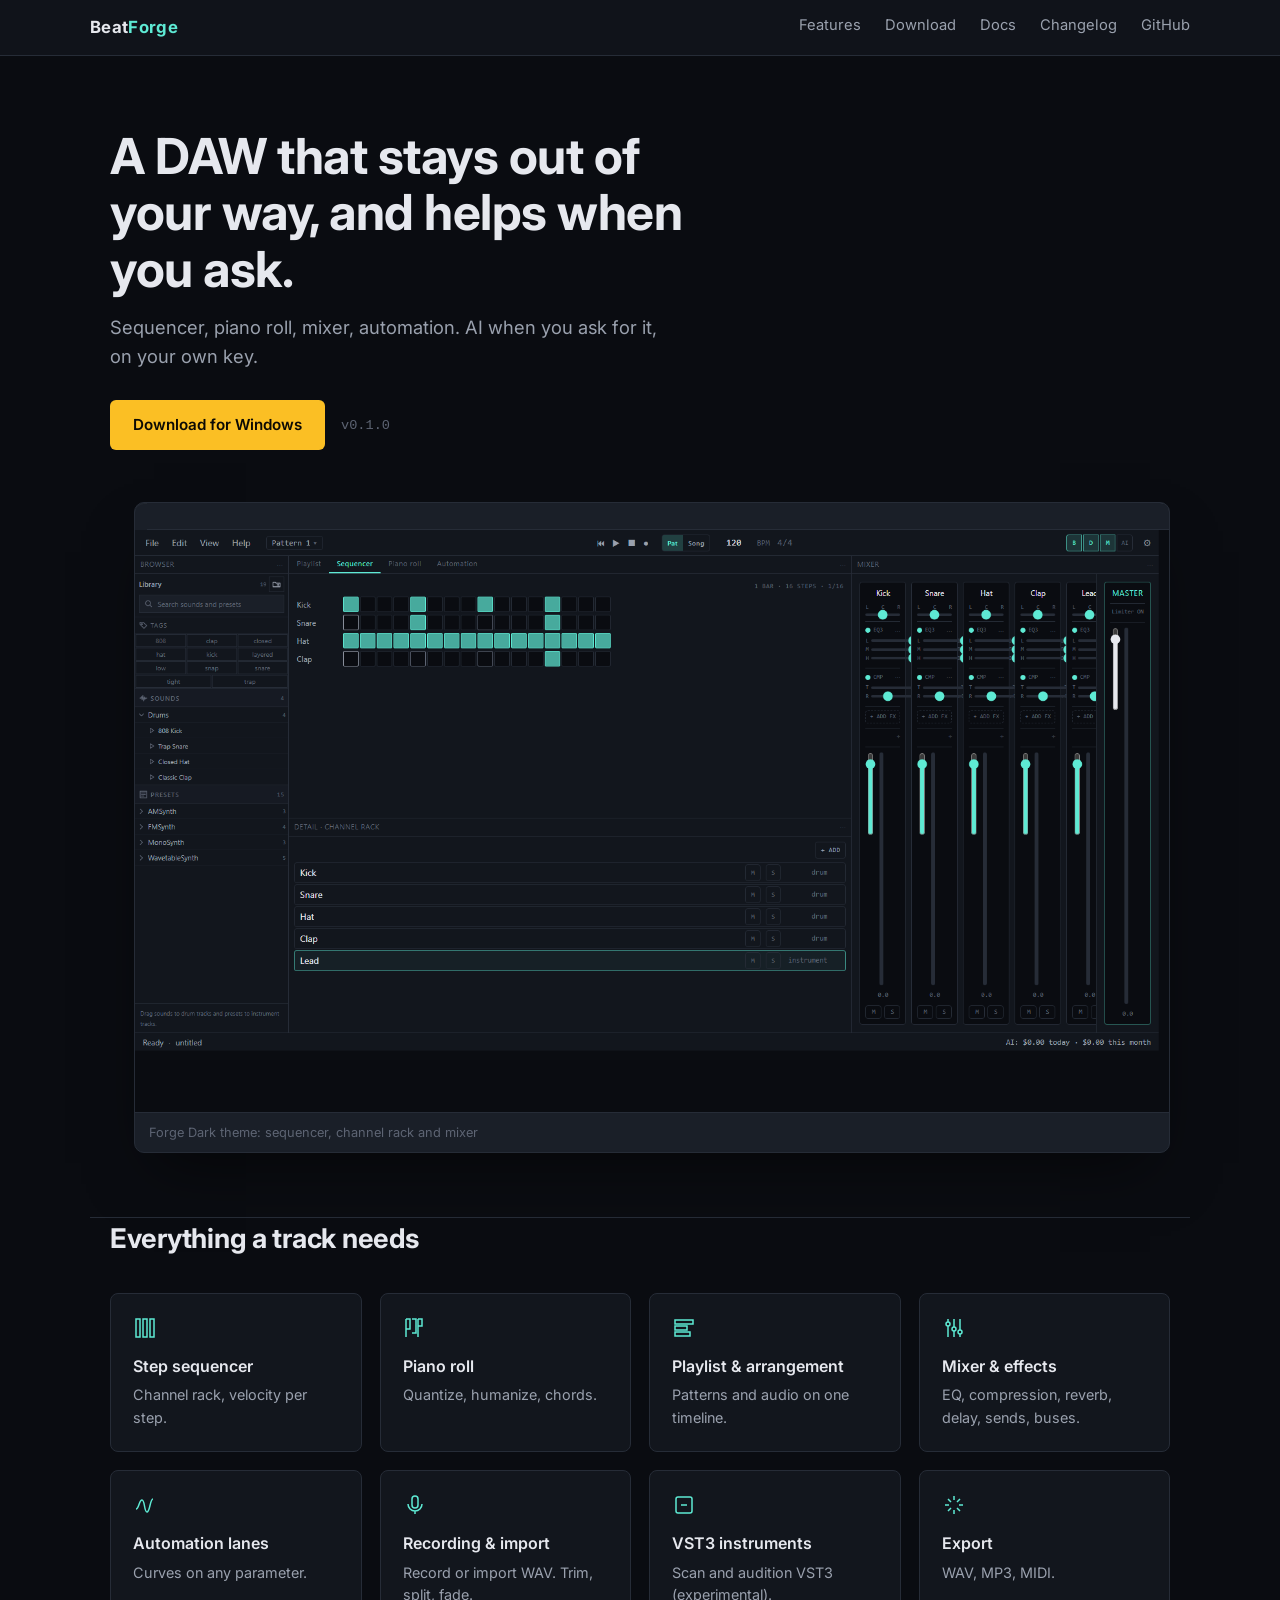
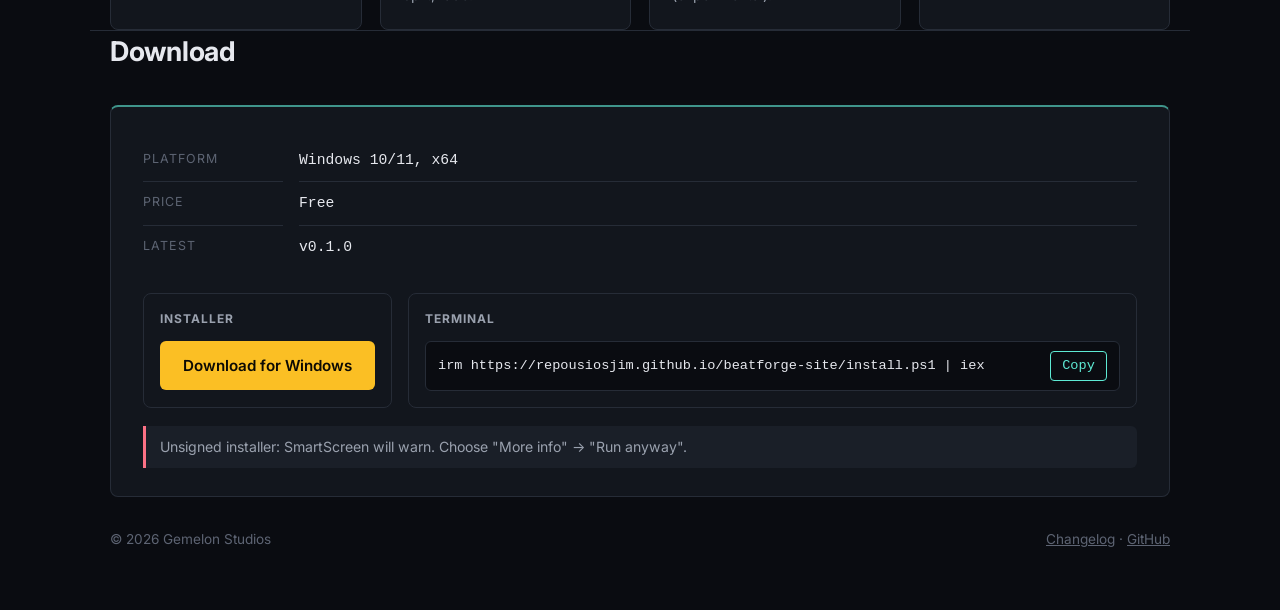
==== commit 87fa34a1: "docs: getting started page and nav link Co-Authored-By: Claude Fable 5.1 <noreply@anthropic.com>" ====
--- a/index.html
+++ b/index.html
@@ -22,6 +22,7 @@
     <div class="navlinks">
       <a href="#features">Features</a>
       <a href="#download">Download</a>
+      <a href="docs.html">Docs</a>
       <a href="changelog.html">Changelog</a>
       <a href="https://github.com/RepousiosJim/beatforge-site">GitHub</a>
     </div>
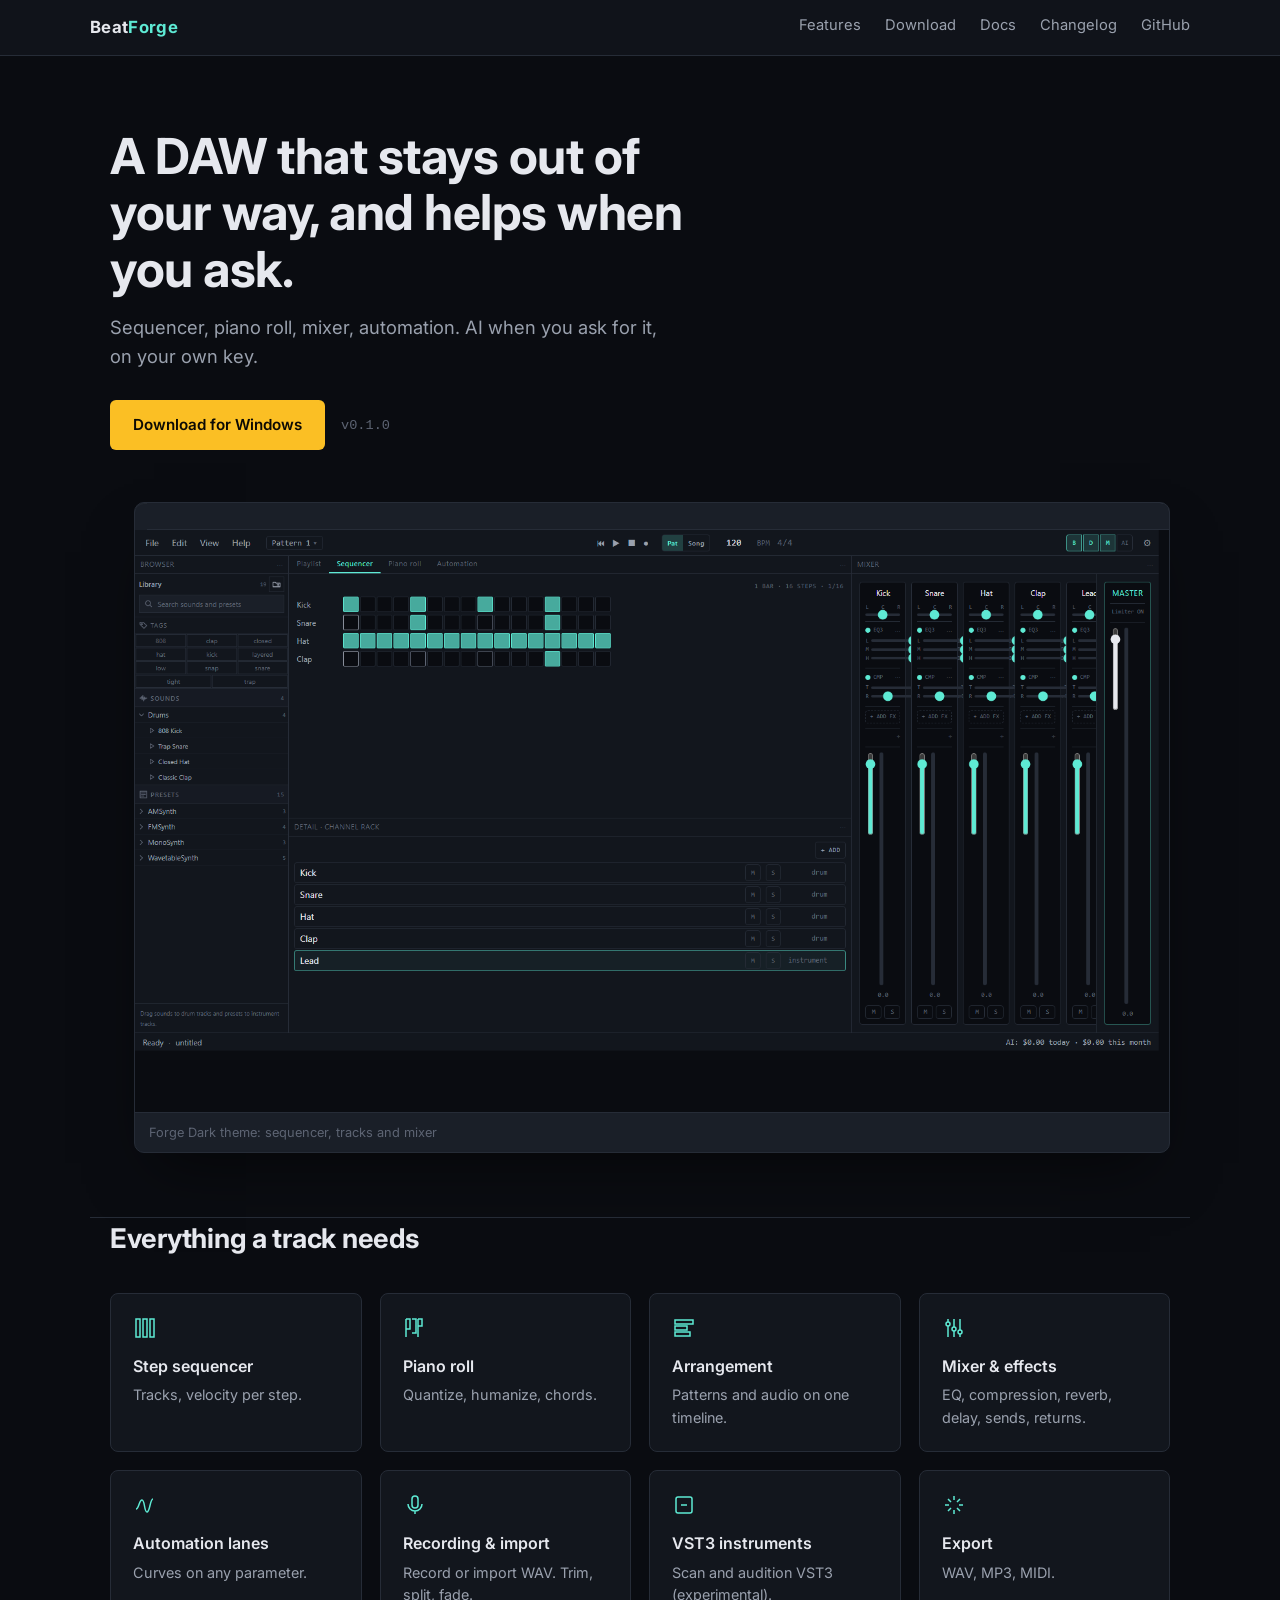
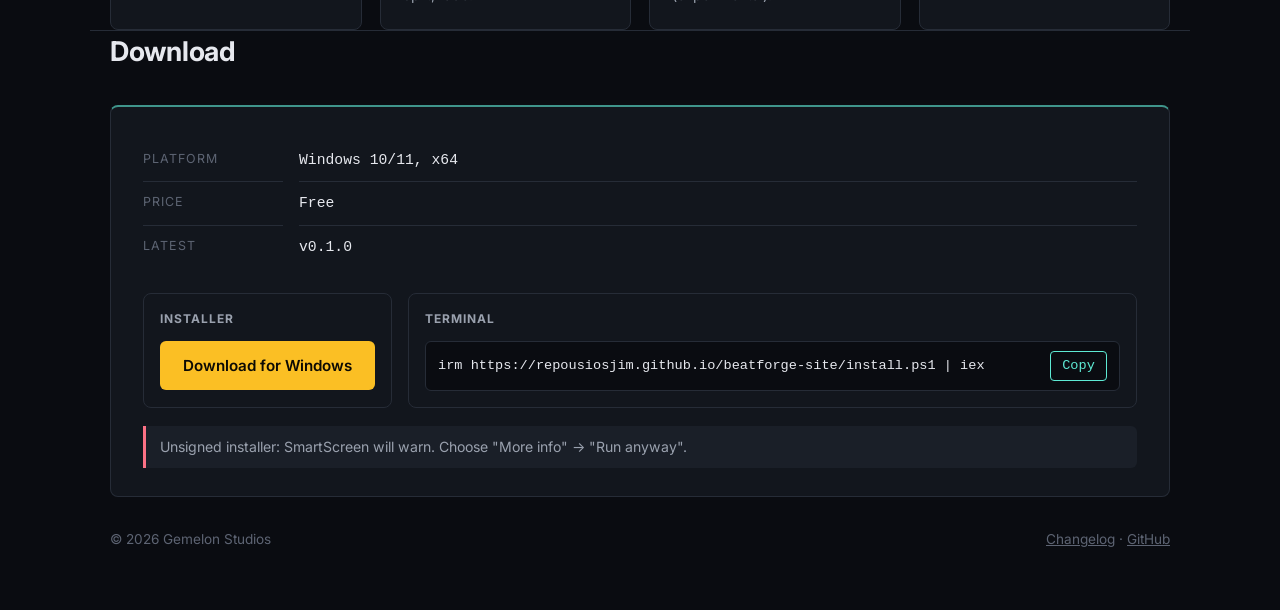
==== commit 8509336a: "docs: Ableton-familiar vocabulary Co-Authored-By: Claude Fable 5.1 <noreply@anthropic.com>" ====
--- a/index.html
+++ b/index.html
@@ -38,8 +38,8 @@
       <span class="meta" data-release-meta>v0.1.0</span>
     </div>
     <figure class="screenshot">
-      <img class="placeholder" src="assets/screenshot-app.png" alt="BeatForge main window: step sequencer, channel rack and mixer">
-      <figcaption>Forge Dark theme: sequencer, channel rack and mixer</figcaption>
+      <img class="placeholder" src="assets/screenshot-app.png" alt="BeatForge main window: step sequencer, tracks and mixer">
+      <figcaption>Forge Dark theme: sequencer, tracks and mixer</figcaption>
     </figure>
   </section>
 
@@ -49,7 +49,7 @@
       <div class="card">
         <svg width="24" height="24" viewBox="0 0 24 24" fill="none" stroke="currentColor" stroke-width="1.5"><rect x="3" y="3" width="4" height="18"/><rect x="10" y="3" width="4" height="18"/><rect x="17" y="3" width="4" height="18"/></svg>
         <h3>Step sequencer</h3>
-        <p>Channel rack, velocity per step.</p>
+        <p>Tracks, velocity per step.</p>
       </div>
       <div class="card">
         <svg width="24" height="24" viewBox="0 0 24 24" fill="none" stroke="currentColor" stroke-width="1.5"><path d="M3 3v18M3 3h4v10H3M9 3h4v14H9M15 3h4v7h-4M15 3v18"/></svg>
@@ -58,13 +58,13 @@
       </div>
       <div class="card">
         <svg width="24" height="24" viewBox="0 0 24 24" fill="none" stroke="currentColor" stroke-width="1.5"><rect x="3" y="4" width="18" height="4"/><rect x="3" y="10" width="12" height="4"/><rect x="3" y="16" width="15" height="4"/></svg>
-        <h3>Playlist &amp; arrangement</h3>
+        <h3>Arrangement</h3>
         <p>Patterns and audio on one timeline.</p>
       </div>
       <div class="card">
         <svg width="24" height="24" viewBox="0 0 24 24" fill="none" stroke="currentColor" stroke-width="1.5"><path d="M6 21V10M6 6V3M12 21v-6M12 11V3M18 21v-3M18 14V3"/><circle cx="6" cy="8" r="2"/><circle cx="12" cy="13" r="2"/><circle cx="18" cy="16" r="2"/></svg>
         <h3>Mixer &amp; effects</h3>
-        <p>EQ, compression, reverb, delay, sends, buses.</p>
+        <p>EQ, compression, reverb, delay, sends, returns.</p>
       </div>
       <div class="card">
         <svg width="24" height="24" viewBox="0 0 24 24" fill="none" stroke="currentColor" stroke-width="1.5"><path d="M3 16c3 0 3-9 6-9s2 12 5 12 3-13 6-13"/></svg>
